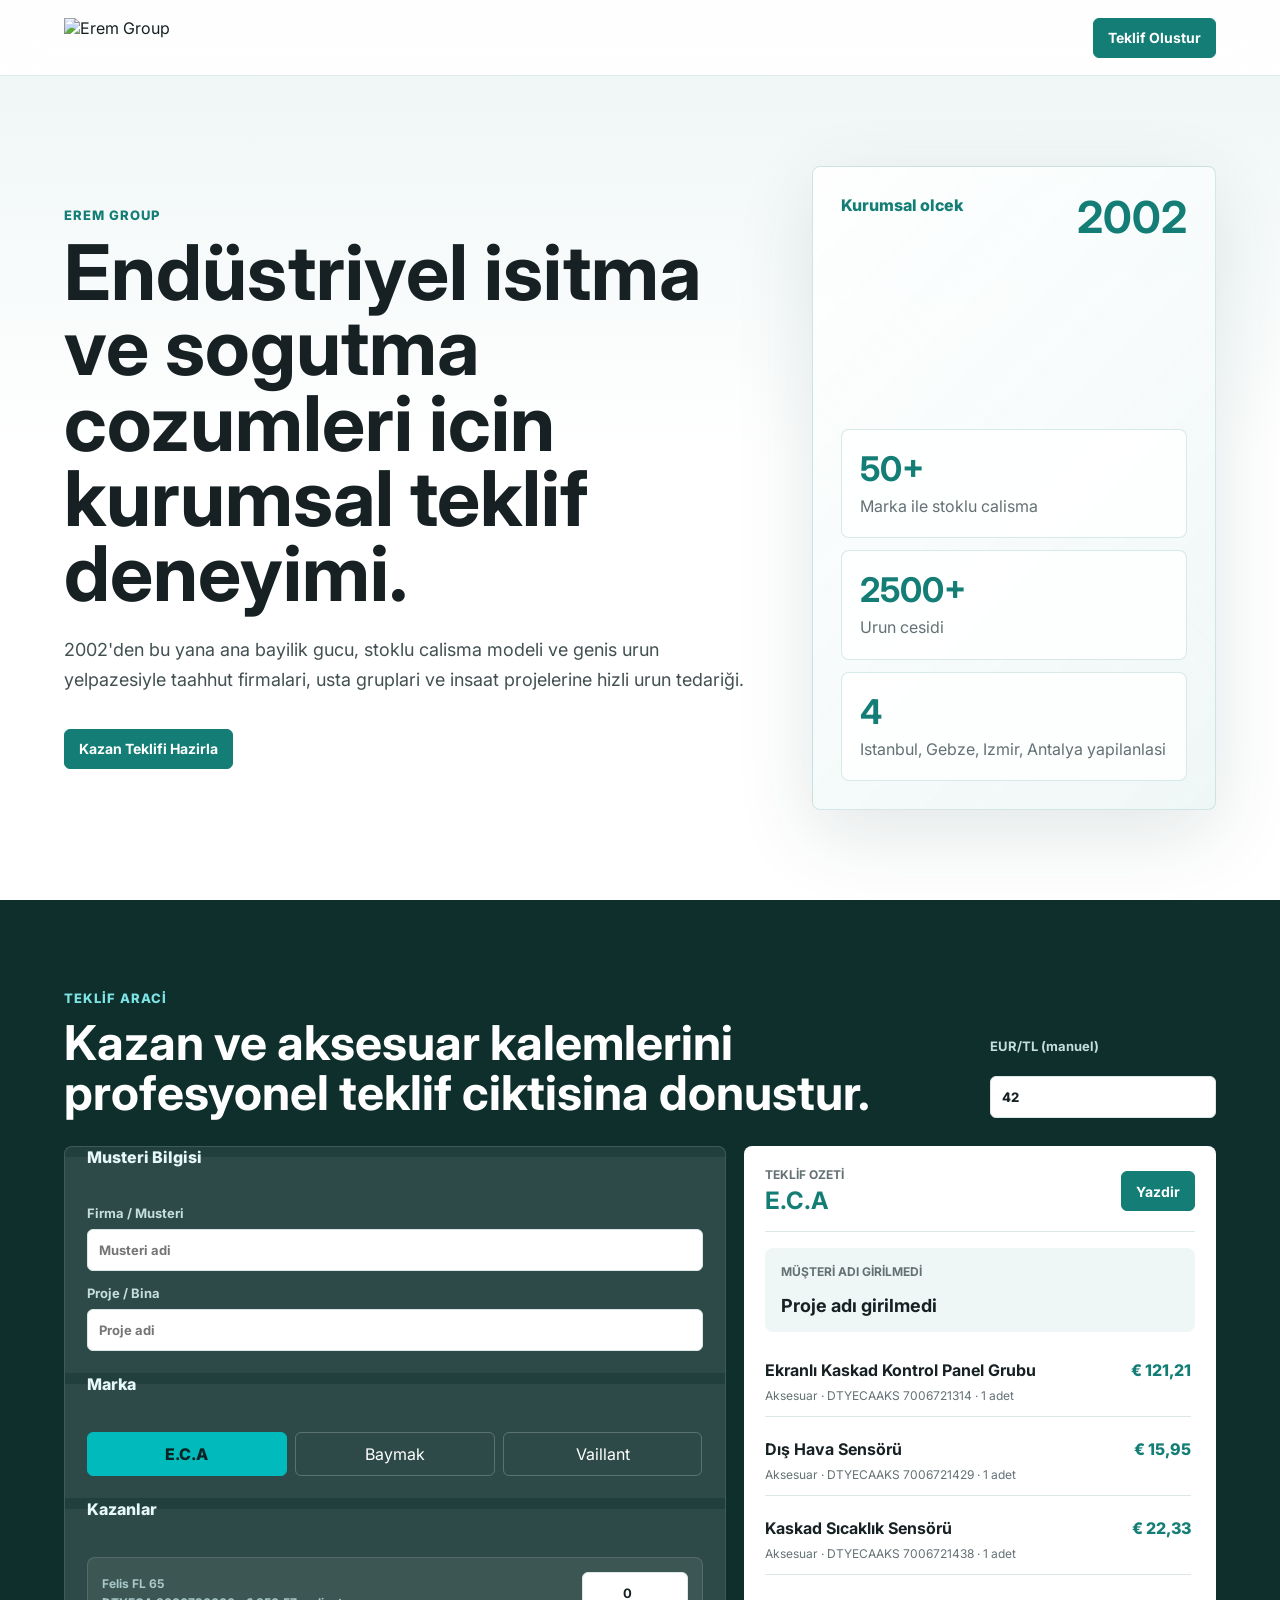
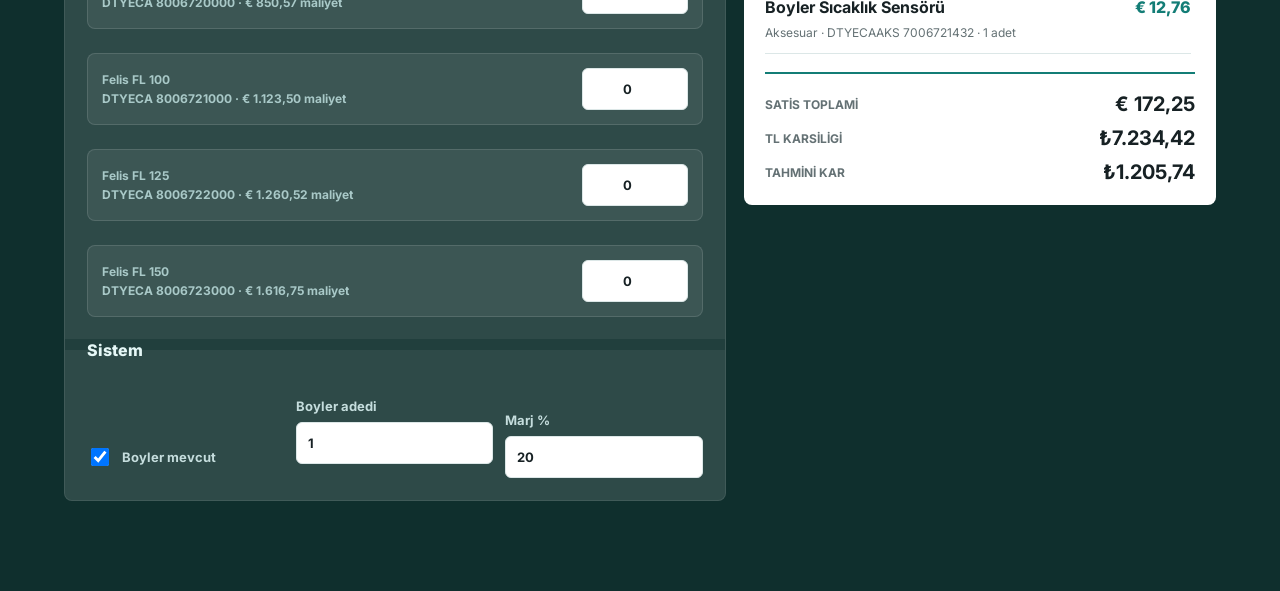
==== index.html @ 6b501671 "Update index.html" ====
<!doctype html>
<html lang="tr">
  <head>
    <meta charset="UTF-8" />
    <meta name="viewport" content="width=device-width, initial-scale=1.0" />
    <meta name="description" content="Erem Group kurumsal web tasarimi ve kazan teklif araci." />
    <title>Erem Group | Kurumsal Teklif Araci</title>
    <link rel="preconnect" href="https://fonts.googleapis.com" />
    <link rel="preconnect" href="https://fonts.gstatic.com" crossorigin />
    <link href="https://fonts.googleapis.com/css2?family=Inter:wght@400;500;600;700;800&display=swap" rel="stylesheet" />
    <link rel="stylesheet" href="./styles.css" />
  </head>
  <body>
    <header class="site-header">
      <a class="brand" href="#top" aria-label="Erem Group ana sayfa">
        <img src="./logo_dark.png" alt="Erem Group" style="height:40px;display:block;" />
      </a>
      <a class="header-action" href="#teklif">Teklif Olustur</a>
    </header>

    <main id="top">
      <section class="hero">
        <div class="hero-copy">
          <p class="eyebrow">Erem Group</p>
          <h1>Endüstriyel isitma ve sogutma cozumleri icin kurumsal teklif deneyimi.</h1>
          <p>
            2002'den bu yana ana bayilik gucu, stoklu calisma modeli ve genis urun
            yelpazesiyle taahhut firmalari, usta gruplari ve insaat projelerine hizli
            urun tedariği.
          </p>
          <div class="hero-actions">
            <a class="primary-btn" href="#teklif">Kazan Teklifi Hazirla</a>
          </div>
        </div>

        <div class="hero-panel" aria-label="Erem Group ozet gostergeler">
          <div class="panel-topline">
            <span>Kurumsal olcek</span>
            <strong>2002</strong>
          </div>
          <div class="metric-grid">
            <article>
              <strong>50+</strong>
              <span>Marka ile stoklu calisma</span>
            </article>
            <article>
              <strong>2500+</strong>
              <span>Urun cesidi</span>
            </article>
            <article>
              <strong>4</strong>
              <span>Istanbul, Gebze, Izmir, Antalya yapilanlasi</span>
            </article>
          </div>
        </div>
      </section>

      <section id="teklif" class="section quote-section">
        <div class="quote-heading">
          <div>
            <p class="eyebrow">Teklif Araci</p>
            <h2>Kazan ve aksesuar kalemlerini profesyonel teklif ciktisina donustur.</h2>
          </div>
          <div class="rate-box">
            <label for="eurRate" id="eurRateLabel">EUR/TL (yükleniyor...)</label>
            <input id="eurRate" type="number" min="1" value="42" />
          </div>
        </div>

        <div class="quote-shell">
          <form class="config-panel" id="quoteForm">
            <fieldset>
              <legend>Musteri Bilgisi</legend>
              <label>
                Firma / Musteri
                <input id="customer" type="text" placeholder="Musteri adi" />
              </label>
              <label>
                Proje / Bina
                <input id="project" type="text" placeholder="Proje adi" />
              </label>
            </fieldset>

            <fieldset>
              <legend>Marka</legend>
              <div class="segmented" role="radiogroup" aria-label="Marka secimi">
                <button type="button" class="segment active" data-brand="ECA">E.C.A</button>
                <button type="button" class="segment" data-brand="BAYMAK">Baymak</button>
                <button type="button" class="segment" data-brand="VAILLANT">Vaillant</button>
              </div>
            </fieldset>

            <fieldset>
              <legend>Kazanlar</legend>
              <div id="boilerList" class="item-list"></div>
            </fieldset>

            <fieldset class="inline-fieldset">
              <legend>Sistem</legend>
              <label class="toggle-line">
                <input id="hasWaterTank" type="checkbox" checked />
                Boyler mevcut
              </label>
              <label>
                Boyler adedi
                <input id="waterTankCount" type="number" min="1" max="20" value="1" />
              </label>
              <label>
                Marj %
                <input id="marginRate" type="number" min="0" max="100" value="20" />
              </label>
            </fieldset>
          </form>

          <aside class="summary-panel">
            <div class="summary-header">
              <div>
                <span>Teklif Ozeti</span>
                <strong id="summaryBrand">E.C.A</strong>
              </div>
              <button id="printBtn" type="button">Yazdir</button>
            </div>

            <div class="client-card">
              <span id="summaryCustomer">Musteri adi girilmedi</span>
              <strong id="summaryProject">Proje adi girilmedi</strong>
            </div>

            <div id="quoteLines" class="quote-lines"></div>

            <div class="totals">
              <div>
                <span>Satis Toplami</span>
                <strong id="salesTotal">€ 0,00</strong>
              </div>
              <div>
                <span>TL Karsiligi</span>
                <strong id="tryTotal">₺ 0,00</strong>
              </div>
              <div>
                <span>Tahmini Kar</span>
                <strong id="profitTotal">₺ 0,00</strong>
              </div>
            </div>
          </aside>
        </div>
      </section>
    </main>



    <script src="./script.js"></script>
  </body>
</html>
---- styles.css ----
:root {
  --deep: #137d76;
  --aqua: #00babc;
  --ink: #172124;
  --muted: #647174;
  --line: #dce7e7;
  --soft: #eef7f6;
  --paper: #ffffff;
  --shade: #f7faf9;
}

* {
  box-sizing: border-box;
}

html {
  scroll-behavior: smooth;
}

body {
  margin: 0;
  font-family: Inter, Arial, sans-serif;
  color: var(--ink);
  background:
    linear-gradient(180deg, rgba(19, 125, 118, 0.08), transparent 460px),
    var(--paper);
}

a {
  color: inherit;
  text-decoration: none;
}

button,
input {
  font: inherit;
}

.site-header {
  position: sticky;
  top: 0;
  z-index: 20;
  display: flex;
  align-items: center;
  justify-content: space-between;
  gap: 24px;
  min-height: 76px;
  padding: 14px clamp(18px, 5vw, 72px);
  border-bottom: 1px solid rgba(220, 231, 231, 0.8);
  background: rgba(255, 255, 255, 0.9);
  backdrop-filter: blur(18px);
}

.brand {
  display: flex;
  align-items: center;
  gap: 12px;
  min-width: 220px;
}

.brand strong {
  display: block;
  font-size: 17px;
  letter-spacing: 0;
}

.brand small {
  display: block;
  margin-top: 2px;
  color: var(--muted);
  font-size: 12px;
}

.brand-mark {
  position: relative;
  display: grid;
  place-items: center;
  width: 46px;
  height: 46px;
  border: 2px solid var(--deep);
  background: #fff;
}

.mark-e,
.mark-g {
  position: absolute;
  display: block;
}

.mark-e {
  left: 8px;
  top: 11px;
  width: 16px;
  height: 22px;
  border-top: 6px solid var(--deep);
  border-bottom: 6px solid var(--deep);
}

.mark-e::after {
  content: "";
  position: absolute;
  left: 0;
  top: 5px;
  width: 11px;
  height: 6px;
  background: var(--deep);
}

.mark-g {
  right: 6px;
  top: 11px;
  width: 20px;
  height: 22px;
  border: 6px solid var(--aqua);
  border-right-color: transparent;
}

.mark-g::after {
  content: "";
  position: absolute;
  right: -6px;
  bottom: 2px;
  width: 13px;
  height: 6px;
  background: var(--aqua);
}

.nav {
  display: flex;
  align-items: center;
  justify-content: center;
  gap: 6px;
}

.nav a,
.header-action,
.primary-btn,
.secondary-btn,
.summary-header button {
  min-height: 40px;
  border-radius: 6px;
  padding: 10px 14px;
  font-size: 14px;
  font-weight: 700;
}

.nav a {
  color: var(--muted);
}

.nav a:hover {
  color: var(--deep);
  background: var(--soft);
}

.header-action,
.primary-btn {
  border: 1px solid var(--deep);
  background: var(--deep);
  color: white;
}

.secondary-btn {
  border: 1px solid var(--line);
  background: white;
  color: var(--deep);
}

.hero {
  display: grid;
  grid-template-columns: minmax(0, 1.1fr) minmax(340px, 0.65fr);
  gap: clamp(28px, 5vw, 64px);
  align-items: center;
  min-height: calc(100vh - 76px);
  padding: clamp(48px, 7vw, 92px) clamp(18px, 5vw, 72px);
}

.hero-copy {
  max-width: 860px;
}

.eyebrow {
  margin: 0 0 12px;
  color: var(--deep);
  font-size: 13px;
  font-weight: 800;
  letter-spacing: 0.08em;
  text-transform: uppercase;
}

h1,
h2,
h3,
p {
  letter-spacing: 0;
}

h1 {
  max-width: 820px;
  margin: 0;
  font-size: clamp(42px, 6vw, 78px);
  line-height: 0.98;
}

h2 {
  margin: 0;
  font-size: clamp(28px, 4vw, 48px);
  line-height: 1.05;
}

h3 {
  margin: 0 0 10px;
  font-size: 20px;
}

.hero-copy > p:not(.eyebrow) {
  max-width: 680px;
  margin: 24px 0 0;
  color: #435052;
  font-size: 18px;
  line-height: 1.65;
}

.hero-actions {
  display: flex;
  flex-wrap: wrap;
  gap: 12px;
  margin-top: 34px;
}

.hero-panel {
  align-self: stretch;
  display: flex;
  flex-direction: column;
  justify-content: space-between;
  min-height: 480px;
  padding: 28px;
  border: 1px solid rgba(19, 125, 118, 0.18);
  border-radius: 8px;
  background:
    linear-gradient(135deg, rgba(255, 255, 255, 0.86), rgba(238, 247, 246, 0.92)),
    repeating-linear-gradient(45deg, transparent 0 18px, rgba(0, 186, 188, 0.08) 18px 19px);
  box-shadow: 0 24px 80px rgba(16, 61, 59, 0.12);
}

.panel-topline {
  display: flex;
  justify-content: space-between;
  gap: 24px;
  color: var(--deep);
  font-weight: 800;
}

.panel-topline strong {
  font-size: 44px;
  line-height: 1;
}

.metric-grid {
  display: grid;
  gap: 12px;
}

.metric-grid article {
  padding: 18px;
  border: 1px solid rgba(19, 125, 118, 0.16);
  border-radius: 8px;
  background: rgba(255, 255, 255, 0.82);
}

.metric-grid strong {
  display: block;
  margin-bottom: 5px;
  color: var(--deep);
  font-size: 34px;
}

.metric-grid span,
.story p,
.capability-band p,
.locations span,
.footer p,
.footer a {
  color: var(--muted);
  line-height: 1.6;
}

.section {
  padding: clamp(56px, 7vw, 96px) clamp(18px, 5vw, 72px);
}

.split-section,
.locations-section {
  display: grid;
  grid-template-columns: minmax(260px, 0.72fr) minmax(0, 1fr);
  gap: clamp(28px, 6vw, 80px);
  border-top: 1px solid var(--line);
}

.story {
  display: grid;
  gap: 18px;
  font-size: 17px;
}

.story p {
  margin: 0;
}

.capability-band {
  display: grid;
  grid-template-columns: repeat(3, minmax(0, 1fr));
  gap: 1px;
  padding-top: 0;
  padding-bottom: 0;
  background: var(--line);
}

.capability-band article {
  min-height: 250px;
  padding: 36px;
  background: var(--shade);
}

.capability-band span {
  display: inline-block;
  margin-bottom: 42px;
  color: var(--aqua);
  font-weight: 800;
}

.quote-section {
  background: #0f2f2d;
  color: white;
}

.quote-heading {
  display: flex;
  justify-content: space-between;
  gap: 24px;
  align-items: end;
  margin-bottom: 28px;
}

.quote-heading h2 {
  max-width: 850px;
}

.quote-heading .eyebrow {
  color: #7de4e5;
}

.rate-box {
  display: grid;
  gap: 8px;
  min-width: 140px;
  color: #c5dddd;
  font-size: 13px;
  font-weight: 800;
}

input {
  width: 100%;
  min-height: 42px;
  border: 1px solid var(--line);
  border-radius: 6px;
  padding: 9px 11px;
  color: var(--ink);
  background: white;
}

.quote-shell {
  display: grid;
  grid-template-columns: minmax(0, 1.05fr) minmax(360px, 0.75fr);
  gap: 18px;
}

.config-panel,
.summary-panel {
  border: 1px solid rgba(255, 255, 255, 0.14);
  border-radius: 8px;
  background: rgba(255, 255, 255, 0.08);
}

.config-panel {
  display: grid;
  gap: 1px;
  overflow: hidden;
}

fieldset {
  margin: 0;
  padding: 22px;
  border: 0;
  background: rgba(255, 255, 255, 0.06);
}

legend {
  padding: 0;
  margin-bottom: 16px;
  color: #e6f8f7;
  font-weight: 800;
}

label {
  display: grid;
  gap: 8px;
  margin-bottom: 14px;
  color: #c5dddd;
  font-size: 13px;
  font-weight: 700;
}

label:last-child {
  margin-bottom: 0;
}

.segmented {
  display: grid;
  grid-template-columns: repeat(3, minmax(0, 1fr));
  gap: 8px;
}

.segment {
  min-height: 44px;
  border: 1px solid rgba(255, 255, 255, 0.22);
  border-radius: 6px;
  color: white;
  background: transparent;
  cursor: pointer;
}

.segment.active {
  border-color: var(--aqua);
  background: var(--aqua);
  color: #082322;
  font-weight: 800;
}

.item-list {
  display: grid;
  gap: 10px;
}

.quote-item {
  display: grid;
  grid-template-columns: minmax(0, 1fr) 106px;
  gap: 12px;
  align-items: center;
  padding: 14px;
  border: 1px solid rgba(255, 255, 255, 0.12);
  border-radius: 8px;
  background: rgba(255, 255, 255, 0.07);
}

.quote-item strong {
  display: block;
  margin-bottom: 4px;
}

.quote-item span {
  color: #a9c9c8;
  font-size: 12px;
}

.quote-item input {
  text-align: center;
}

.inline-fieldset {
  display: grid;
  grid-template-columns: 1fr 1fr 1fr;
  gap: 12px;
  align-items: end;
}

.inline-fieldset legend {
  grid-column: 1 / -1;
}

.toggle-line {
  display: flex;
  align-items: center;
  gap: 10px;
  min-height: 42px;
  margin-bottom: 0;
}

.toggle-line input {
  width: 18px;
  min-height: 18px;
}

.summary-panel {
  position: sticky;
  top: 96px;
  align-self: start;
  padding: 20px;
  background: white;
  color: var(--ink);
}

.summary-header,
.client-card,
.totals > div {
  display: flex;
  justify-content: space-between;
  gap: 16px;
}

.summary-header {
  align-items: center;
  padding-bottom: 16px;
  border-bottom: 1px solid var(--line);
}

.summary-header span,
.client-card span,
.totals span {
  display: block;
  color: var(--muted);
  font-size: 12px;
  font-weight: 700;
  text-transform: uppercase;
}

.summary-header strong {
  display: block;
  margin-top: 4px;
  color: var(--deep);
  font-size: 24px;
}

.summary-header button {
  border: 1px solid var(--deep);
  color: white;
  background: var(--deep);
  cursor: pointer;
}

.client-card {
  flex-direction: column;
  margin: 16px 0;
  padding: 16px;
  border-radius: 8px;
  background: var(--soft);
}

.client-card strong {
  font-size: 18px;
}

.quote-lines {
  display: grid;
  gap: 10px;
  max-height: 430px;
  overflow: auto;
  padding-right: 4px;
}

.line-row {
  display: grid;
  grid-template-columns: minmax(0, 1fr) auto;
  gap: 12px;
  padding: 12px 0;
  border-bottom: 1px solid var(--line);
}

.line-row strong {
  display: block;
  margin-bottom: 4px;
}

.line-row span {
  color: var(--muted);
  font-size: 12px;
}

.line-row em {
  font-style: normal;
  font-weight: 800;
  color: var(--deep);
  white-space: nowrap;
}

.empty-lines {
  padding: 26px;
  border: 1px dashed var(--line);
  border-radius: 8px;
  color: var(--muted);
  text-align: center;
}

.totals {
  display: grid;
  gap: 10px;
  margin-top: 18px;
  padding-top: 18px;
  border-top: 2px solid var(--deep);
}

.totals > div {
  align-items: center;
}

.totals strong {
  font-size: 20px;
}

.locations-section {
  background: var(--shade);
}

.locations {
  display: grid;
  grid-template-columns: repeat(2, minmax(0, 1fr));
  gap: 12px;
}

.locations article {
  min-height: 150px;
  padding: 24px;
  border: 1px solid var(--line);
  border-radius: 8px;
  background: white;
}

.locations strong {
  display: block;
  margin-top: 20px;
  color: var(--deep);
  font-size: 22px;
}

.footer {
  display: grid;
  grid-template-columns: minmax(0, 1fr) auto;
  gap: 24px;
  padding: 34px clamp(18px, 5vw, 72px);
  border-top: 1px solid var(--line);
  background: white;
}

.footer strong {
  display: block;
  margin-bottom: 8px;
}

.footer p {
  margin: 0;
}

.footer div:last-child {
  display: grid;
  gap: 8px;
  text-align: right;
}

@media (max-width: 980px) {
  .site-header {
    flex-wrap: wrap;
  }

  .brand {
    min-width: 0;
  }

  .nav {
    order: 3;
    width: 100%;
    justify-content: flex-start;
    overflow-x: auto;
  }

  .hero,
  .quote-shell,
  .split-section,
  .locations-section {
    grid-template-columns: 1fr;
  }

  .hero {
    min-height: 0;
  }

  .hero-panel,
  .summary-panel {
    position: static;
  }

  .capability-band {
    grid-template-columns: 1fr;
  }
}

@media (max-width: 640px) {
  .site-header {
    padding: 12px 16px;
  }

  .header-action {
    display: none;
  }

  h1 {
    font-size: 40px;
  }

  .hero-panel {
    min-height: 390px;
    padding: 20px;
  }

  .quote-heading,
  .footer {
    grid-template-columns: 1fr;
  }

  .quote-heading {
    display: grid;
  }

  .inline-fieldset,
  .locations {
    grid-template-columns: 1fr;
  }

  .segmented {
    grid-template-columns: 1fr;
  }

  .quote-item {
    grid-template-columns: 1fr 92px;
  }

  .footer div:last-child {
    text-align: left;
  }
}

@media print {
  .site-header,
  .hero,
  .split-section,
  .capability-band,
  .locations-section,
  .config-panel,
  .footer,
  .quote-heading {
    display: none;
  }

  .quote-section {
    padding: 0;
    background: white;
    color: var(--ink);
  }

  .quote-shell {
    display: block;
  }

  .summary-panel {
    border: 0;
    box-shadow: none;
  }
}
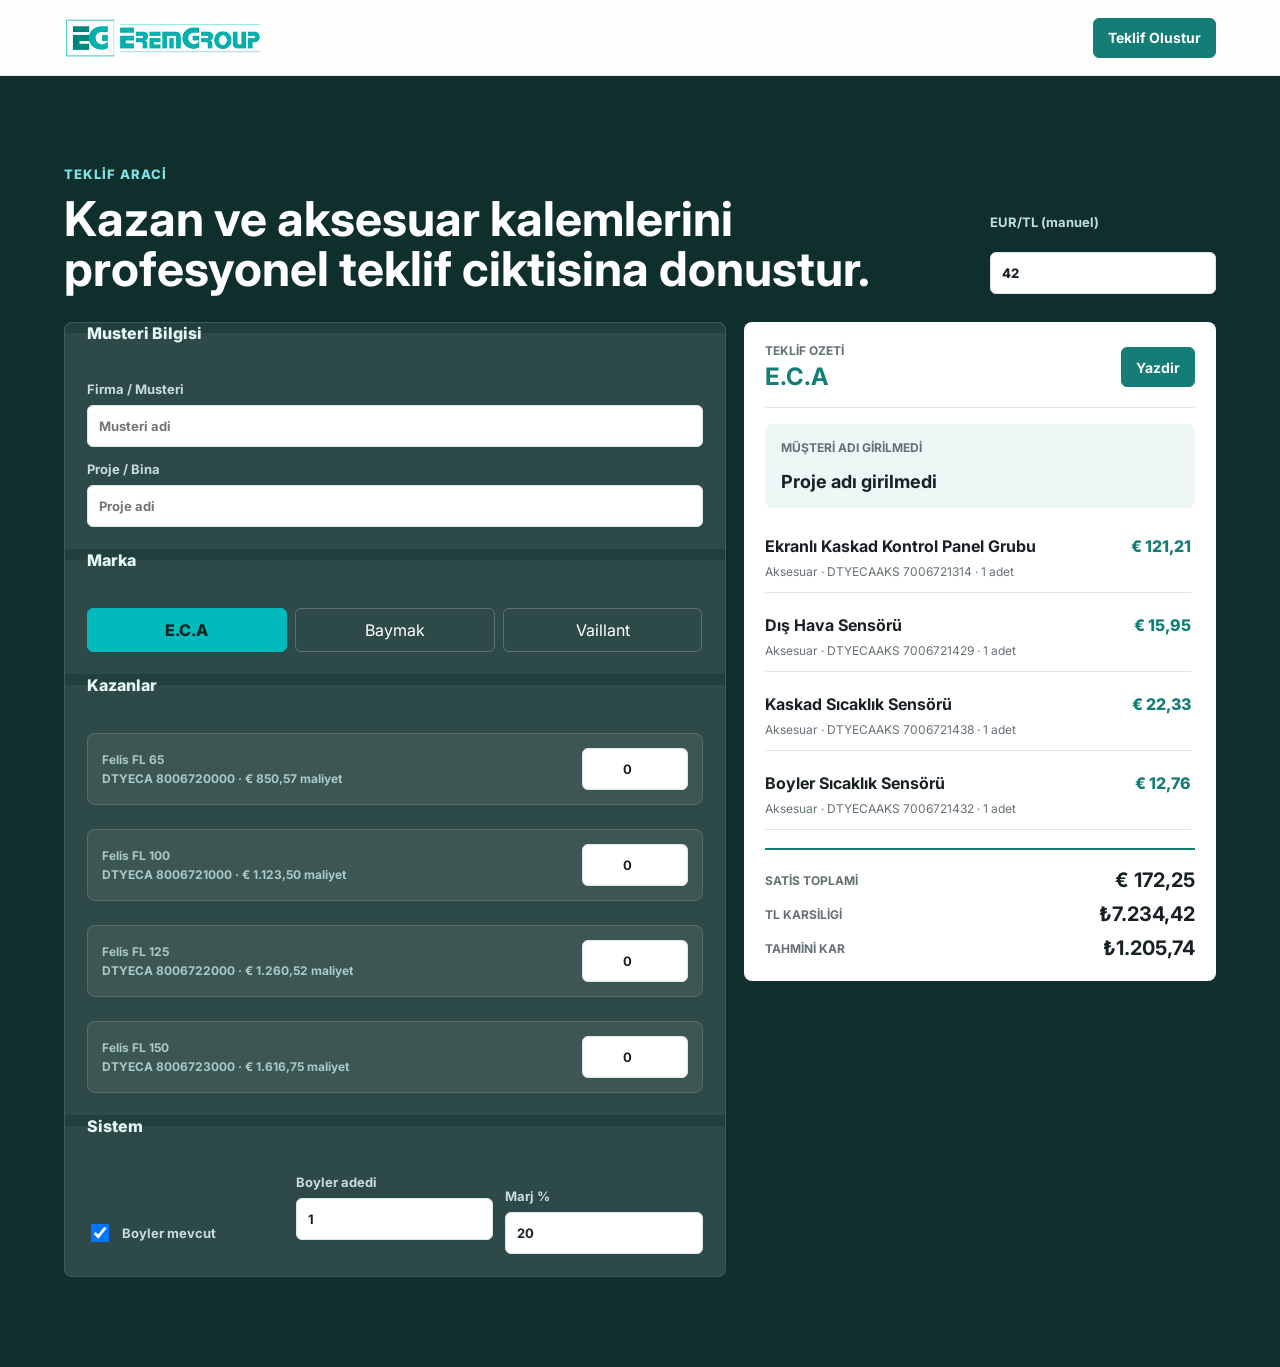
==== commit 2184a988: "Update index.html" ====
--- a/index.html
+++ b/index.html
@@ -19,41 +19,6 @@
     </header>
 
     <main id="top">
-      <section class="hero">
-        <div class="hero-copy">
-          <p class="eyebrow">Erem Group</p>
-          <h1>Endüstriyel isitma ve sogutma cozumleri icin kurumsal teklif deneyimi.</h1>
-          <p>
-            2002'den bu yana ana bayilik gucu, stoklu calisma modeli ve genis urun
-            yelpazesiyle taahhut firmalari, usta gruplari ve insaat projelerine hizli
-            urun tedariği.
-          </p>
-          <div class="hero-actions">
-            <a class="primary-btn" href="#teklif">Kazan Teklifi Hazirla</a>
-          </div>
-        </div>
-
-        <div class="hero-panel" aria-label="Erem Group ozet gostergeler">
-          <div class="panel-topline">
-            <span>Kurumsal olcek</span>
-            <strong>2002</strong>
-          </div>
-          <div class="metric-grid">
-            <article>
-              <strong>50+</strong>
-              <span>Marka ile stoklu calisma</span>
-            </article>
-            <article>
-              <strong>2500+</strong>
-              <span>Urun cesidi</span>
-            </article>
-            <article>
-              <strong>4</strong>
-              <span>Istanbul, Gebze, Izmir, Antalya yapilanlasi</span>
-            </article>
-          </div>
-        </div>
-      </section>
 
       <section id="teklif" class="section quote-section">
         <div class="quote-heading">
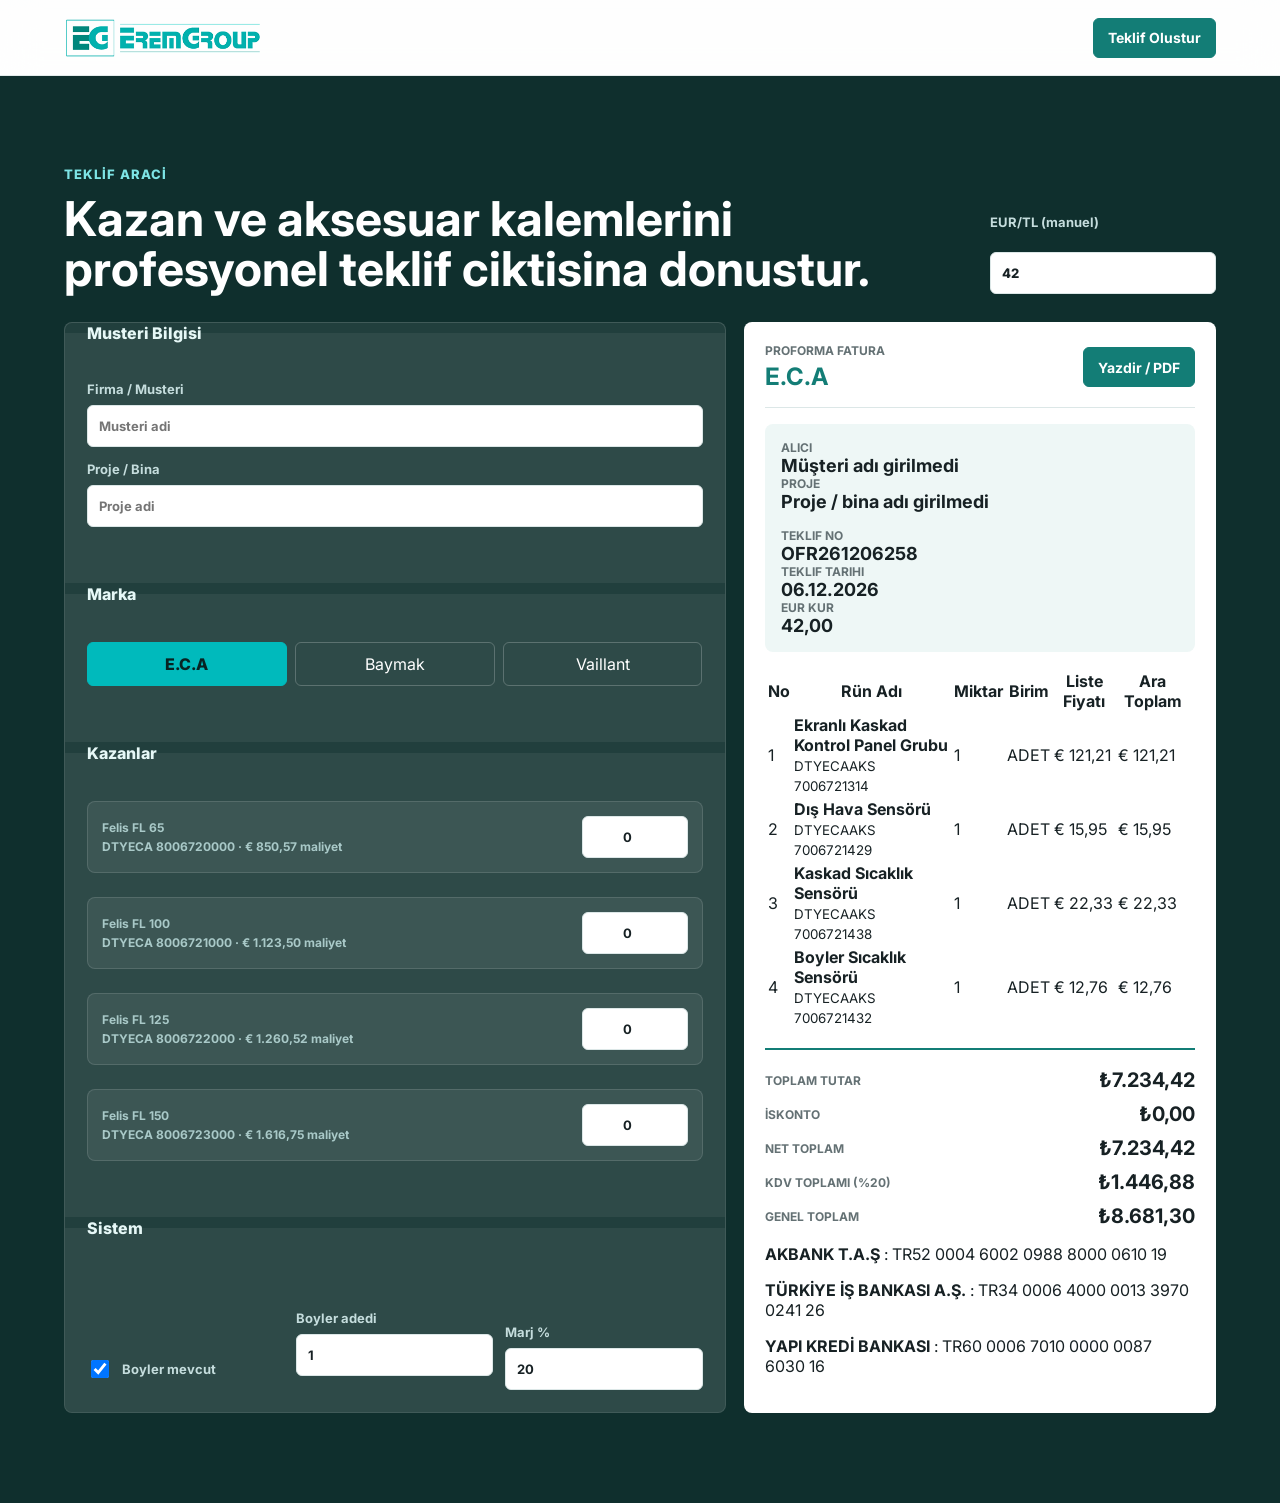
==== commit d7a4972b: "Update index.html" ====
--- a/index.html
+++ b/index.html
@@ -80,32 +80,53 @@
           <aside class="summary-panel">
             <div class="summary-header">
               <div>
-                <span>Teklif Ozeti</span>
+                <span>PROFORMA FATURA</span>
                 <strong id="summaryBrand">E.C.A</strong>
               </div>
-              <button id="printBtn" type="button">Yazdir</button>
+              <button id="printBtn" type="button">Yazdir / PDF</button>
             </div>
 
             <div class="client-card">
-              <span id="summaryCustomer">Musteri adi girilmedi</span>
-              <strong id="summaryProject">Proje adi girilmedi</strong>
+              <div class="client-meta">
+                <div><span>ALICI</span><strong id="summaryCustomer">Musteri adi girilmedi</strong></div>
+                <div><span>PROJE</span><strong id="summaryProject">Proje / bina adi girilmedi</strong></div>
+              </div>
+              <div class="teklif-meta">
+                <div><span>TEKLIF NO</span><strong id="teklifNo">-</strong></div>
+                <div><span>TEKLIF TARIHI</span><strong id="teklifTarih">-</strong></div>
+                <div><span>EUR KUR</span><strong id="eurKurDisplay">-</strong></div>
+              </div>
             </div>
 
             <div id="quoteLines" class="quote-lines"></div>
 
-            <div class="totals">
+            <div class="totals proforma-totals">
               <div>
-                <span>Satis Toplami</span>
-                <strong id="salesTotal">€ 0,00</strong>
+                <span>Toplam Tutar</span>
+                <strong id="satirToplamTutar">₺ 0,00</strong>
               </div>
               <div>
-                <span>TL Karsiligi</span>
-                <strong id="tryTotal">₺ 0,00</strong>
+                <span>İskonto</span>
+                <strong id="satirIskonto">₺ 0,00</strong>
+              </div>
+              <div class="net-toplam">
+                <span>Net Toplam</span>
+                <strong id="satirNetToplam">₺ 0,00</strong>
               </div>
               <div>
-                <span>Tahmini Kar</span>
-                <strong id="profitTotal">₺ 0,00</strong>
+                <span>KDV Toplamı (%20)</span>
+                <strong id="satirKDV">₺ 0,00</strong>
               </div>
+              <div class="genel-toplam">
+                <span>Genel Toplam</span>
+                <strong id="satirGenelToplam">₺ 0,00</strong>
+              </div>
+            </div>
+
+            <div class="banka-bilgileri">
+              <p><strong>AKBANK T.A.Ş</strong> : TR52 0004 6002 0988 8000 0610 19</p>
+              <p><strong>TÜRKİYE İŞ BANKASI A.Ş.</strong> : TR34 0006 4000 0013 3970 0241 26</p>
+              <p><strong>YAPI KREDİ BANKASI</strong> : TR60 0006 7010 0000 0087 6030 16</p>
             </div>
           </aside>
         </div>
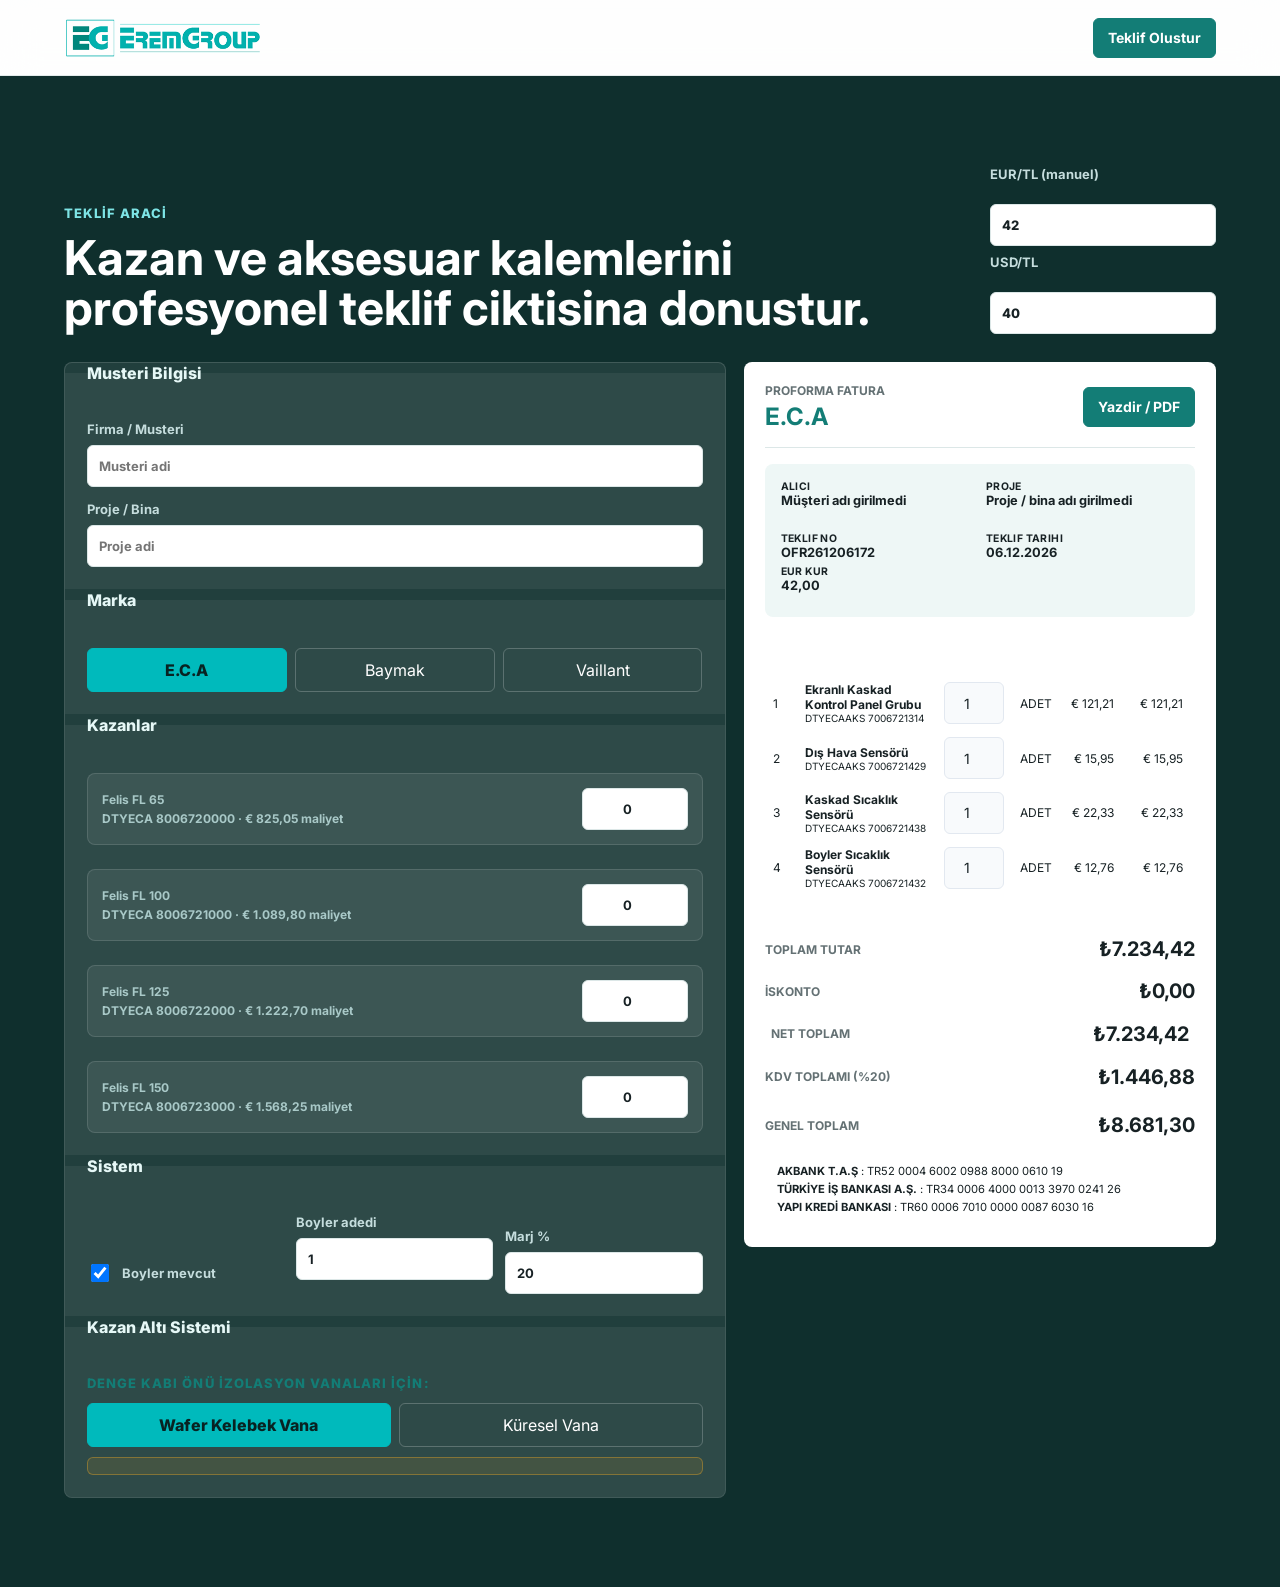
==== commit 5a9259fd: "Kazan altı sistemi ürünlerini ekle (denge kabı, ayırıcılar, vana/flanş/conta, emniyet ventili, hava " ====
--- a/index.html
+++ b/index.html
@@ -29,6 +29,8 @@
           <div class="rate-box">
             <label for="eurRate" id="eurRateLabel">EUR/TL (yükleniyor...)</label>
             <input id="eurRate" type="number" min="1" value="42" />
+            <label for="usdRate">USD/TL</label>
+            <input id="usdRate" type="number" min="1" value="40" />
           </div>
         </div>
 
@@ -74,6 +76,16 @@
                 Marj %
                 <input id="marginRate" type="number" min="0" max="100" value="20" />
               </label>
+            </fieldset>
+
+            <fieldset>
+              <legend>Kazan Altı Sistemi</legend>
+              <p class="eyebrow">Denge kabı önü izolasyon vanaları için:</p>
+              <div class="segmented-2" role="radiogroup" aria-label="Vana tipi secimi">
+                <button type="button" class="vana-segment active" data-vana="wafer">Wafer Kelebek Vana</button>
+                <button type="button" class="vana-segment" data-vana="kuresel">Küresel Vana</button>
+              </div>
+              <div id="kazanAltiWarnings" class="kazan-alti-warnings"></div>
             </fieldset>
           </form>
 
@@ -135,6 +147,7 @@
 
 
 
+    <script src="./kazan_alti.js"></script>
     <script src="./script.js"></script>
   </body>
 </html>
--- a/styles.css
+++ b/styles.css
@@ -437,6 +437,48 @@
   font-weight: 800;
 }
 
+.segmented-2 {
+  display: grid;
+  grid-template-columns: repeat(2, minmax(0, 1fr));
+  gap: 8px;
+  margin-bottom: 10px;
+}
+
+.vana-segment {
+  min-height: 44px;
+  border: 1px solid rgba(255, 255, 255, 0.22);
+  border-radius: 6px;
+  color: white;
+  background: transparent;
+  cursor: pointer;
+}
+
+.vana-segment.active {
+  border-color: var(--aqua);
+  background: var(--aqua);
+  color: #082322;
+  font-weight: 800;
+}
+
+.kazan-alti-warnings {
+  font-size: 0.85rem;
+  color: #ffb020;
+  background: rgba(255, 176, 32, 0.1);
+  border: 1px solid rgba(255, 176, 32, 0.35);
+  border-radius: 6px;
+  padding: 8px 10px;
+  margin-top: 8px;
+}
+
+.kazan-alti-warnings ul {
+  margin: 4px 0 0 18px;
+  padding: 0;
+}
+
+@media print {
+  .kazan-alti-warnings { display: none; }
+}
+
 .item-list {
   display: grid;
   gap: 10px;
@@ -765,3 +807,149 @@
     box-shadow: none;
   }
 }
+
+
+/* ── PROFORMA STYLES ─────────────────────────────── */
+.client-meta,
+.teklif-meta {
+  display: grid;
+  grid-template-columns: 1fr 1fr;
+  gap: .35rem .75rem;
+  margin-bottom: .5rem;
+}
+.client-meta div,
+.teklif-meta div {
+  display: flex;
+  flex-direction: column;
+  font-size: .75rem;
+}
+.client-meta span,
+.teklif-meta span {
+  color: var(--text-2);
+  font-size: .65rem;
+  text-transform: uppercase;
+  letter-spacing: .04em;
+}
+.client-meta strong,
+.teklif-meta strong {
+  color: var(--text-1);
+  font-size: .8rem;
+}
+
+/* Proforma kalem tablosu */
+.proforma-table {
+  width: 100%;
+  border-collapse: collapse;
+  font-size: .75rem;
+  margin-bottom: .75rem;
+}
+.proforma-table thead tr {
+  background: var(--brand);
+  color: #fff;
+}
+.proforma-table th,
+.proforma-table td {
+  padding: .4rem .5rem;
+  text-align: left;
+  border-bottom: 1px solid var(--surface-2);
+}
+.proforma-table th:nth-child(3),
+.proforma-table th:nth-child(4),
+.proforma-table th:nth-child(5),
+.proforma-table th:nth-child(6),
+.proforma-table td:nth-child(3),
+.proforma-table td:nth-child(4),
+.proforma-table td:nth-child(5),
+.proforma-table td:nth-child(6) {
+  text-align: right;
+}
+.proforma-table tbody tr:nth-child(even) {
+  background: var(--surface-2);
+}
+.proforma-table small {
+  color: var(--text-2);
+  display: block;
+}
+
+/* Proforma toplam satırları */
+.proforma-totals {
+  border-top: 2px solid var(--brand);
+  padding-top: .5rem;
+}
+.proforma-totals div {
+  display: flex;
+  justify-content: space-between;
+  padding: .25rem 0;
+  font-size: .8rem;
+  border-bottom: 1px solid var(--surface-2);
+}
+.proforma-totals .net-toplam {
+  font-weight: 600;
+  background: var(--surface-2);
+  padding: .3rem .4rem;
+  border-radius: 4px;
+}
+.proforma-totals .genel-toplam {
+  font-weight: 700;
+  font-size: .95rem;
+  color: var(--brand);
+  border-top: 2px solid var(--brand);
+  border-bottom: none;
+  padding-top: .4rem;
+  margin-top: .25rem;
+}
+
+/* Banka bilgileri */
+.banka-bilgileri {
+  margin-top: .75rem;
+  padding: .6rem .75rem;
+  background: var(--surface-2);
+  border-radius: 6px;
+  font-size: .7rem;
+  line-height: 1.6;
+}
+.banka-bilgileri p { margin: 0; }
+
+/* Print */
+@media print {
+  .config-panel,
+  .site-header,
+  .hero,
+  .quote-heading,
+  .rate-box { display: none !important; }
+  .quote-shell { display: block !important; }
+  .summary-panel { box-shadow: none; border: 1px solid #ddd; }
+}
+
+/* Aksesuar adet input - teklif tablosu */
+.qty-input {
+  width: 60px;
+  padding: 4px 6px;
+  border: 1.5px solid var(--border, #e2e8f0);
+  border-radius: 6px;
+  font-size: 0.875rem;
+  font-family: inherit;
+  text-align: center;
+  background: #f8fafc;
+  color: inherit;
+  transition: border-color 0.15s;
+}
+.qty-input:hover {
+  border-color: #94a3b8;
+}
+.qty-input:focus {
+  outline: none;
+  border-color: #3b82f6;
+  background: #fff;
+}
+
+@media print {
+  .qty-input {
+    border: none;
+    background: transparent;
+    width: auto;
+    padding: 0;
+    font-size: inherit;
+    text-align: inherit;
+  }
+}
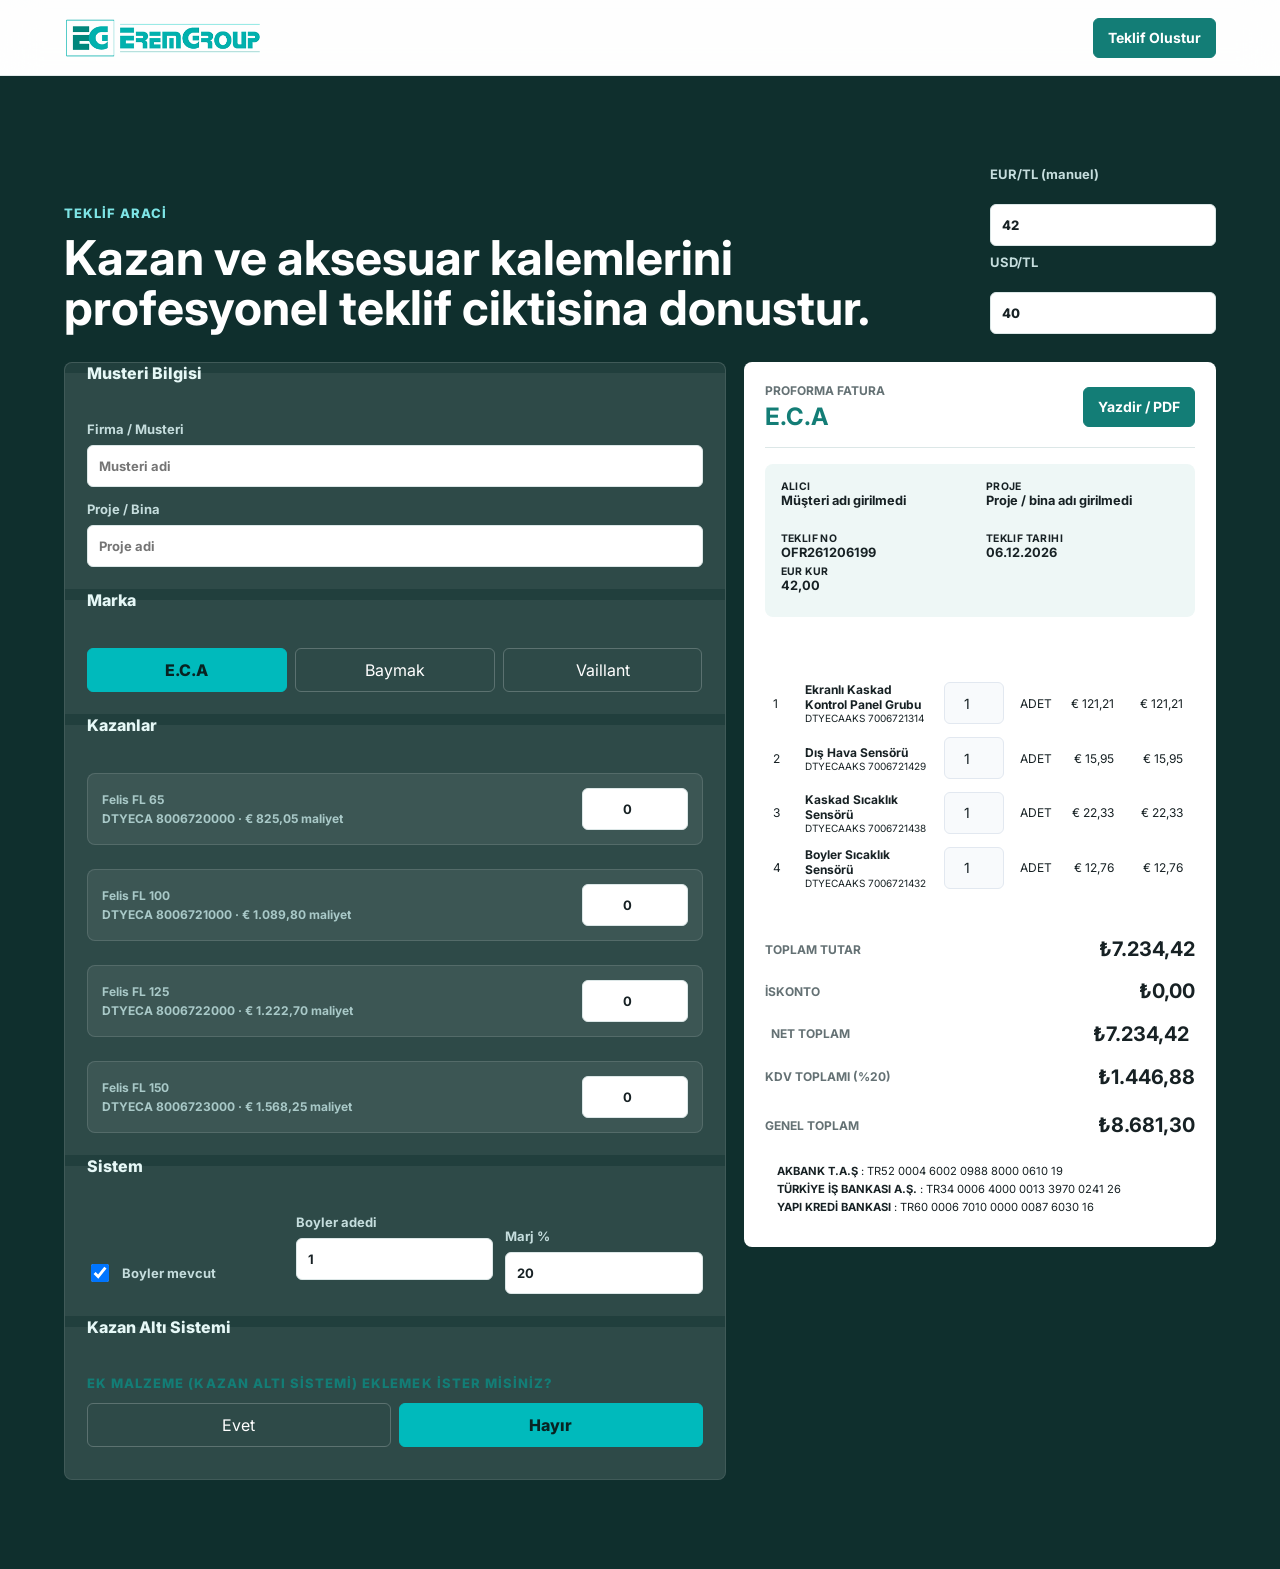
==== commit 3a637f0e: "Kazan Altı Sistemi'ni opsiyonel yap: Ek malzeme istiyor musunuz sorusu eklendi" ====
--- a/index.html
+++ b/index.html
@@ -80,12 +80,19 @@
 
             <fieldset>
               <legend>Kazan Altı Sistemi</legend>
-              <p class="eyebrow">Denge kabı önü izolasyon vanaları için:</p>
-              <div class="segmented-2" role="radiogroup" aria-label="Vana tipi secimi">
-                <button type="button" class="vana-segment active" data-vana="wafer">Wafer Kelebek Vana</button>
-                <button type="button" class="vana-segment" data-vana="kuresel">Küresel Vana</button>
+              <p class="eyebrow">Ek malzeme (Kazan Altı Sistemi) eklemek ister misiniz?</p>
+              <div class="segmented-2" role="radiogroup" aria-label="Ek malzeme secimi">
+                <button type="button" class="ekmalzeme-segment" data-ekmalzeme="evet">Evet</button>
+                <button type="button" class="ekmalzeme-segment active" data-ekmalzeme="hayir">Hayır</button>
               </div>
-              <div id="kazanAltiWarnings" class="kazan-alti-warnings"></div>
+              <div id="kazanAltiDetay" class="kazan-alti-detay" hidden>
+                <p class="eyebrow">Denge kabı önü izolasyon vanaları için:</p>
+                <div class="segmented-2" role="radiogroup" aria-label="Vana tipi secimi">
+                  <button type="button" class="vana-segment active" data-vana="wafer">Wafer Kelebek Vana</button>
+                  <button type="button" class="vana-segment" data-vana="kuresel">Küresel Vana</button>
+                </div>
+                <div id="kazanAltiWarnings" class="kazan-alti-warnings"></div>
+              </div>
             </fieldset>
           </form>
 
--- a/styles.css
+++ b/styles.css
@@ -460,6 +460,28 @@
   font-weight: 800;
 }
 
+.ekmalzeme-segment {
+  min-height: 44px;
+  border: 1px solid rgba(255, 255, 255, 0.22);
+  border-radius: 6px;
+  color: white;
+  background: transparent;
+  cursor: pointer;
+}
+
+.ekmalzeme-segment.active {
+  border-color: var(--aqua);
+  background: var(--aqua);
+  color: #082322;
+  font-weight: 800;
+}
+
+.kazan-alti-detay {
+  margin-top: 10px;
+  padding-top: 10px;
+  border-top: 1px solid rgba(255, 255, 255, 0.12);
+}
+
 .kazan-alti-warnings {
   font-size: 0.85rem;
   color: #ffb020;
@@ -918,7 +940,13 @@
   .quote-heading,
   .rate-box { display: none !important; }
   .quote-shell { display: block !important; }
-  .summary-panel { box-shadow: none; border: 1px solid #ddd; }
+  .summary-panel { box-shadow: none; border: 1px solid #ddd; overflow: visible !important; }
+  .quote-lines {
+    max-height: none !important;
+    overflow: visible !important;
+  }
+  .proforma-table { page-break-inside: auto; }
+  .proforma-table tr { page-break-inside: avoid; }
 }
 
 /* Aksesuar adet input - teklif tablosu */
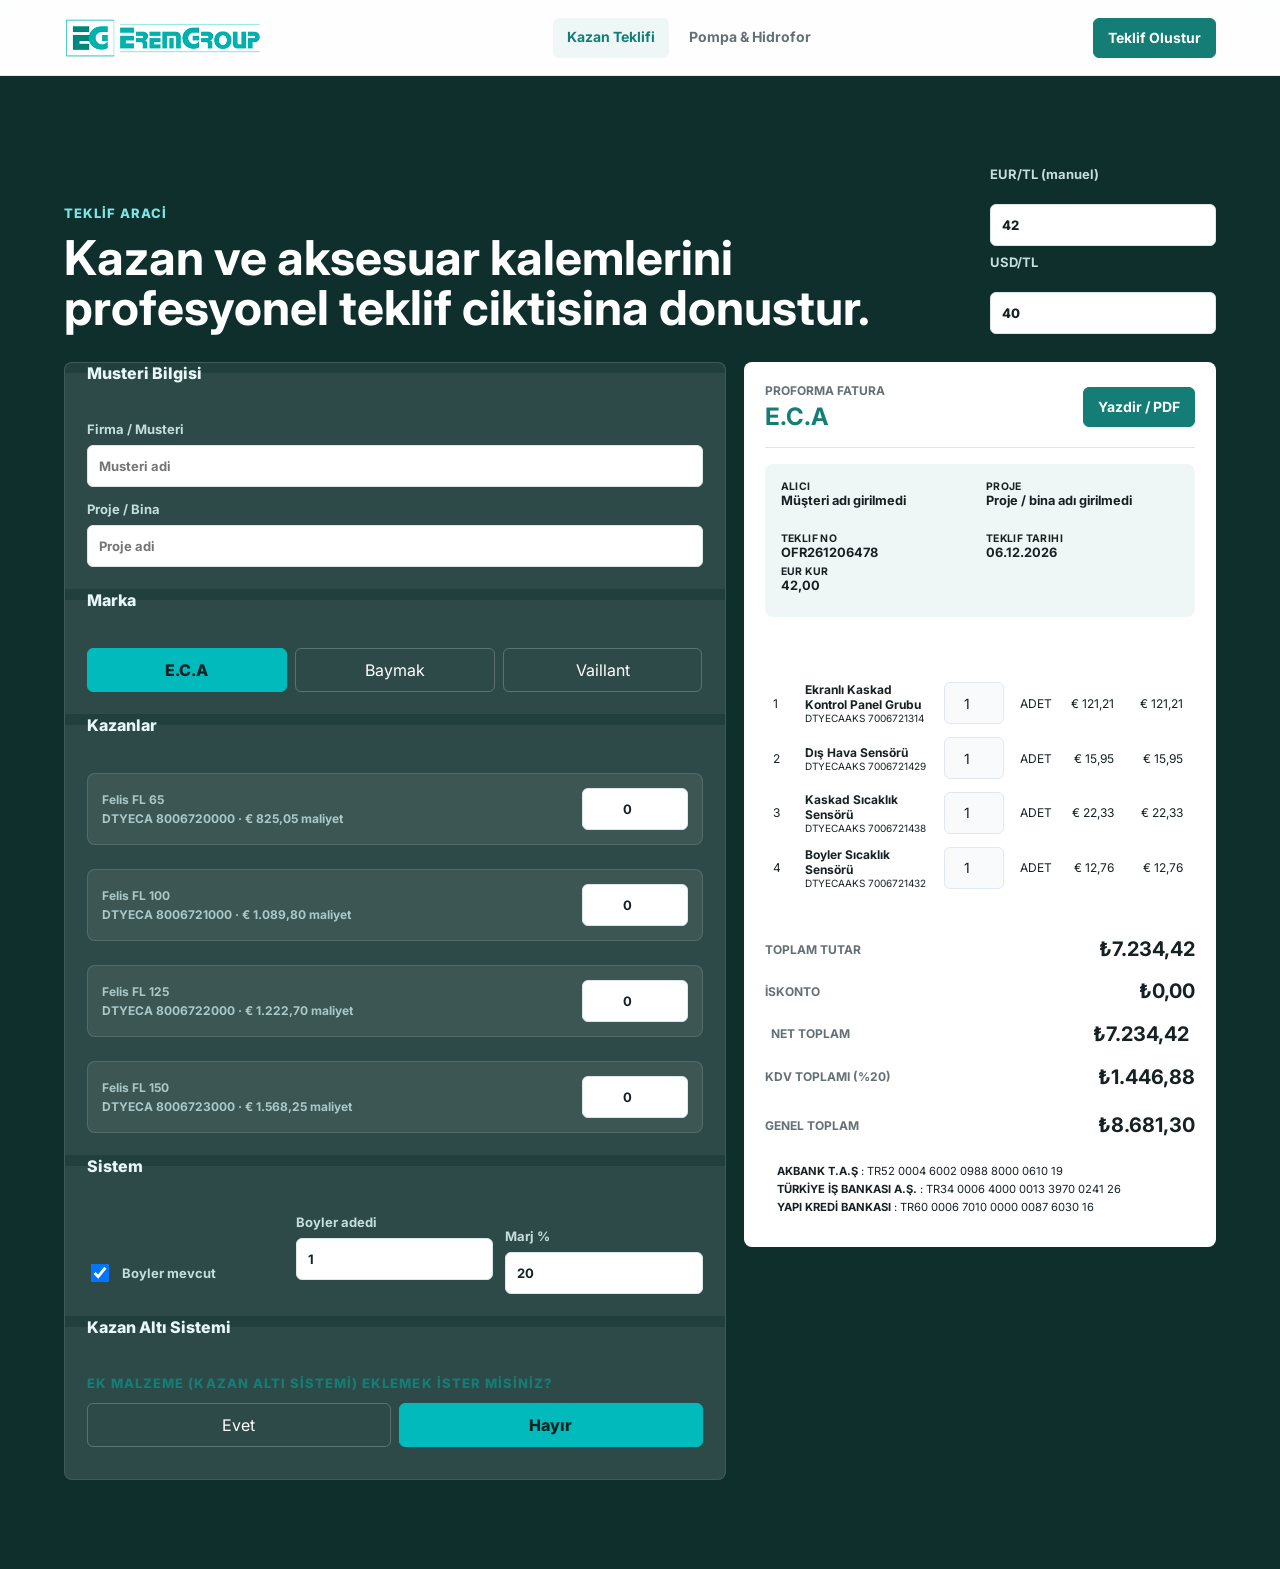
==== commit abca6def: "Pompa ve Hidrofor secimi sayfasi eklendi - pompa-hidrofor/: marka bagimsiz Q/H hesabi + urun eslesti" ====
--- a/index.html
+++ b/index.html
@@ -15,6 +15,10 @@
       <a class="brand" href="#top" aria-label="Erem Group ana sayfa">
         <img src="./logo_dark.png" alt="Erem Group" style="height:40px;display:block;" />
       </a>
+      <nav class="nav" aria-label="Ana menü">
+        <a href="#teklif" class="active">Kazan Teklifi</a>
+        <a href="/pompa-hidrofor">Pompa &amp; Hidrofor</a>
+      </nav>
       <a class="header-action" href="#teklif">Teklif Olustur</a>
     </header>
 
--- a/styles.css
+++ b/styles.css
@@ -149,6 +149,11 @@
 }
 
 .nav a:hover {
+  color: var(--deep);
+  background: var(--soft);
+}
+
+.nav a.active {
   color: var(--deep);
   background: var(--soft);
 }
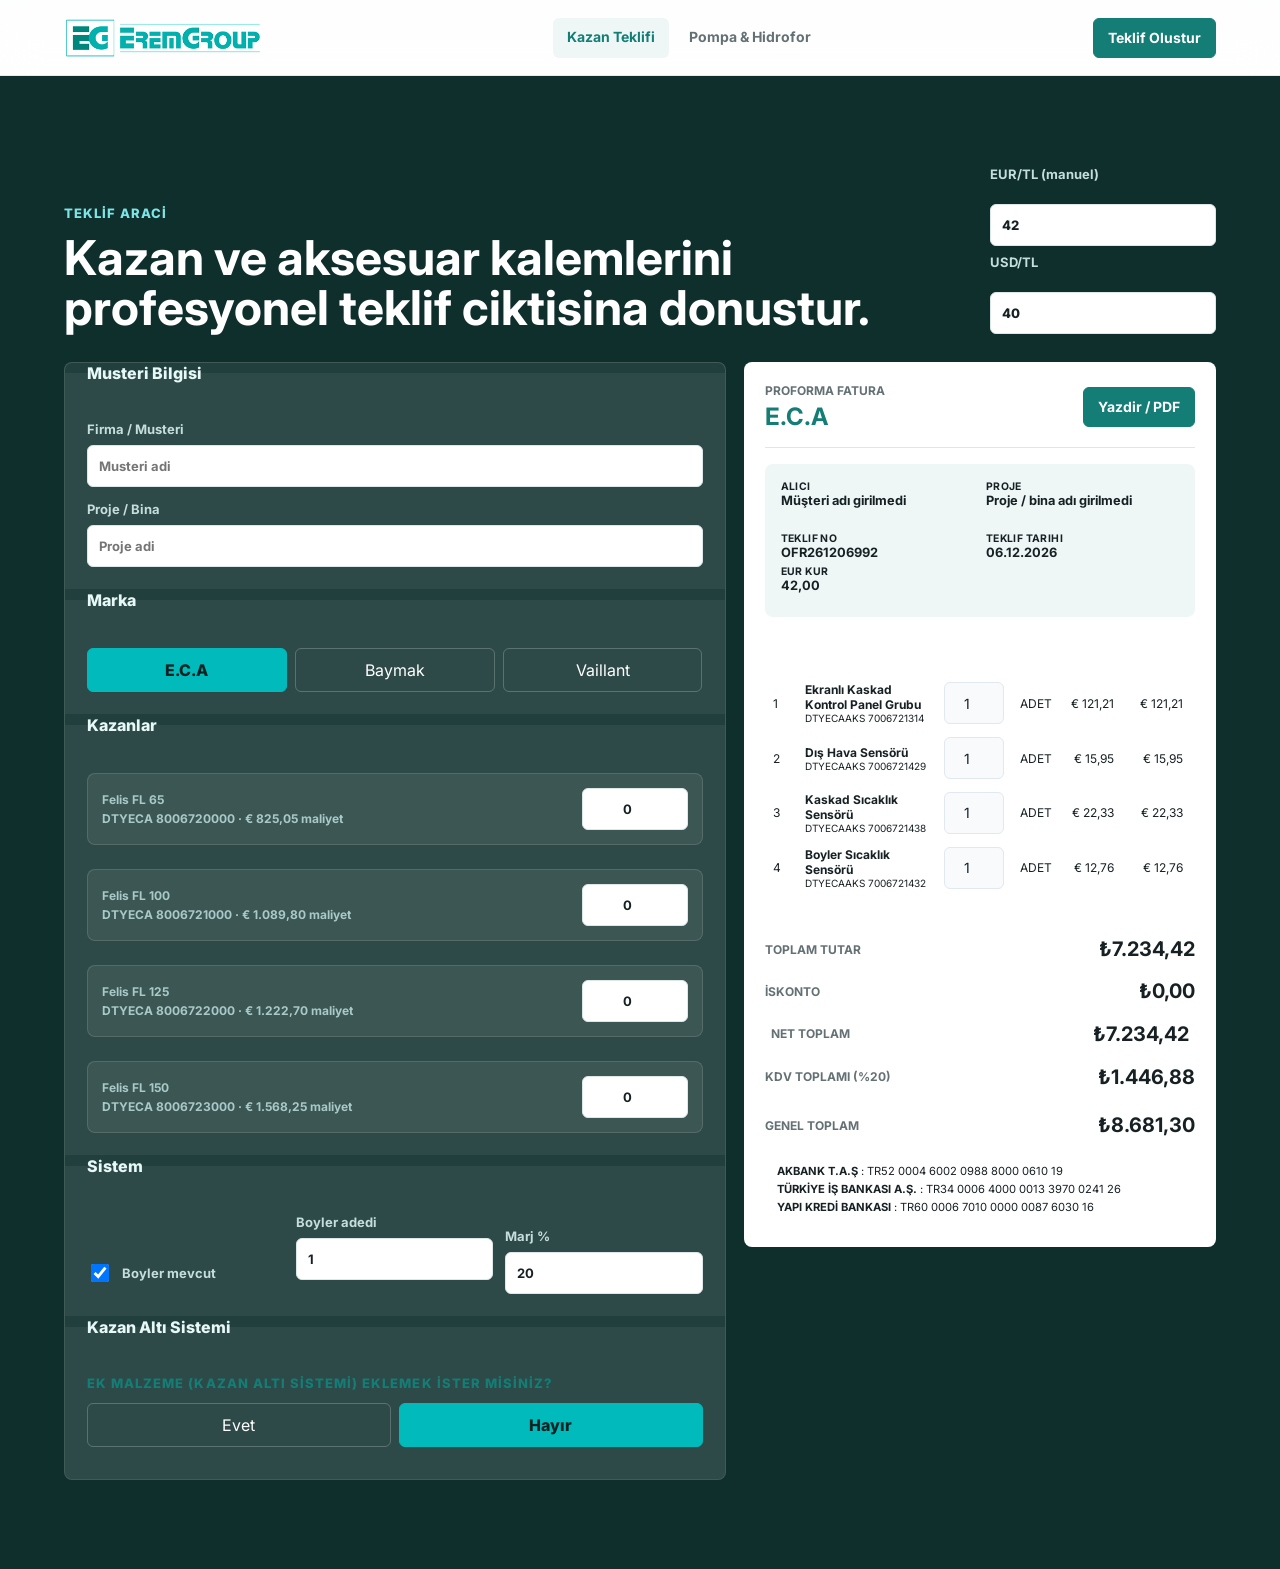
==== commit 2da43152: "fix: tarayici zorla karanlik mod nedeniyle okunmayan yazilari duzelt (color-scheme: light)" ====
--- a/index.html
+++ b/index.html
@@ -3,6 +3,7 @@
   <head>
     <meta charset="UTF-8" />
     <meta name="viewport" content="width=device-width, initial-scale=1.0" />
+    <meta name="color-scheme" content="light" />
     <meta name="description" content="Erem Group kurumsal web tasarimi ve kazan teklif araci." />
     <title>Erem Group | Kurumsal Teklif Araci</title>
     <link rel="preconnect" href="https://fonts.googleapis.com" />
--- a/styles.css
+++ b/styles.css
@@ -1,4 +1,5 @@
 :root {
+  color-scheme: light;
   --deep: #137d76;
   --aqua: #00babc;
   --ink: #172124;
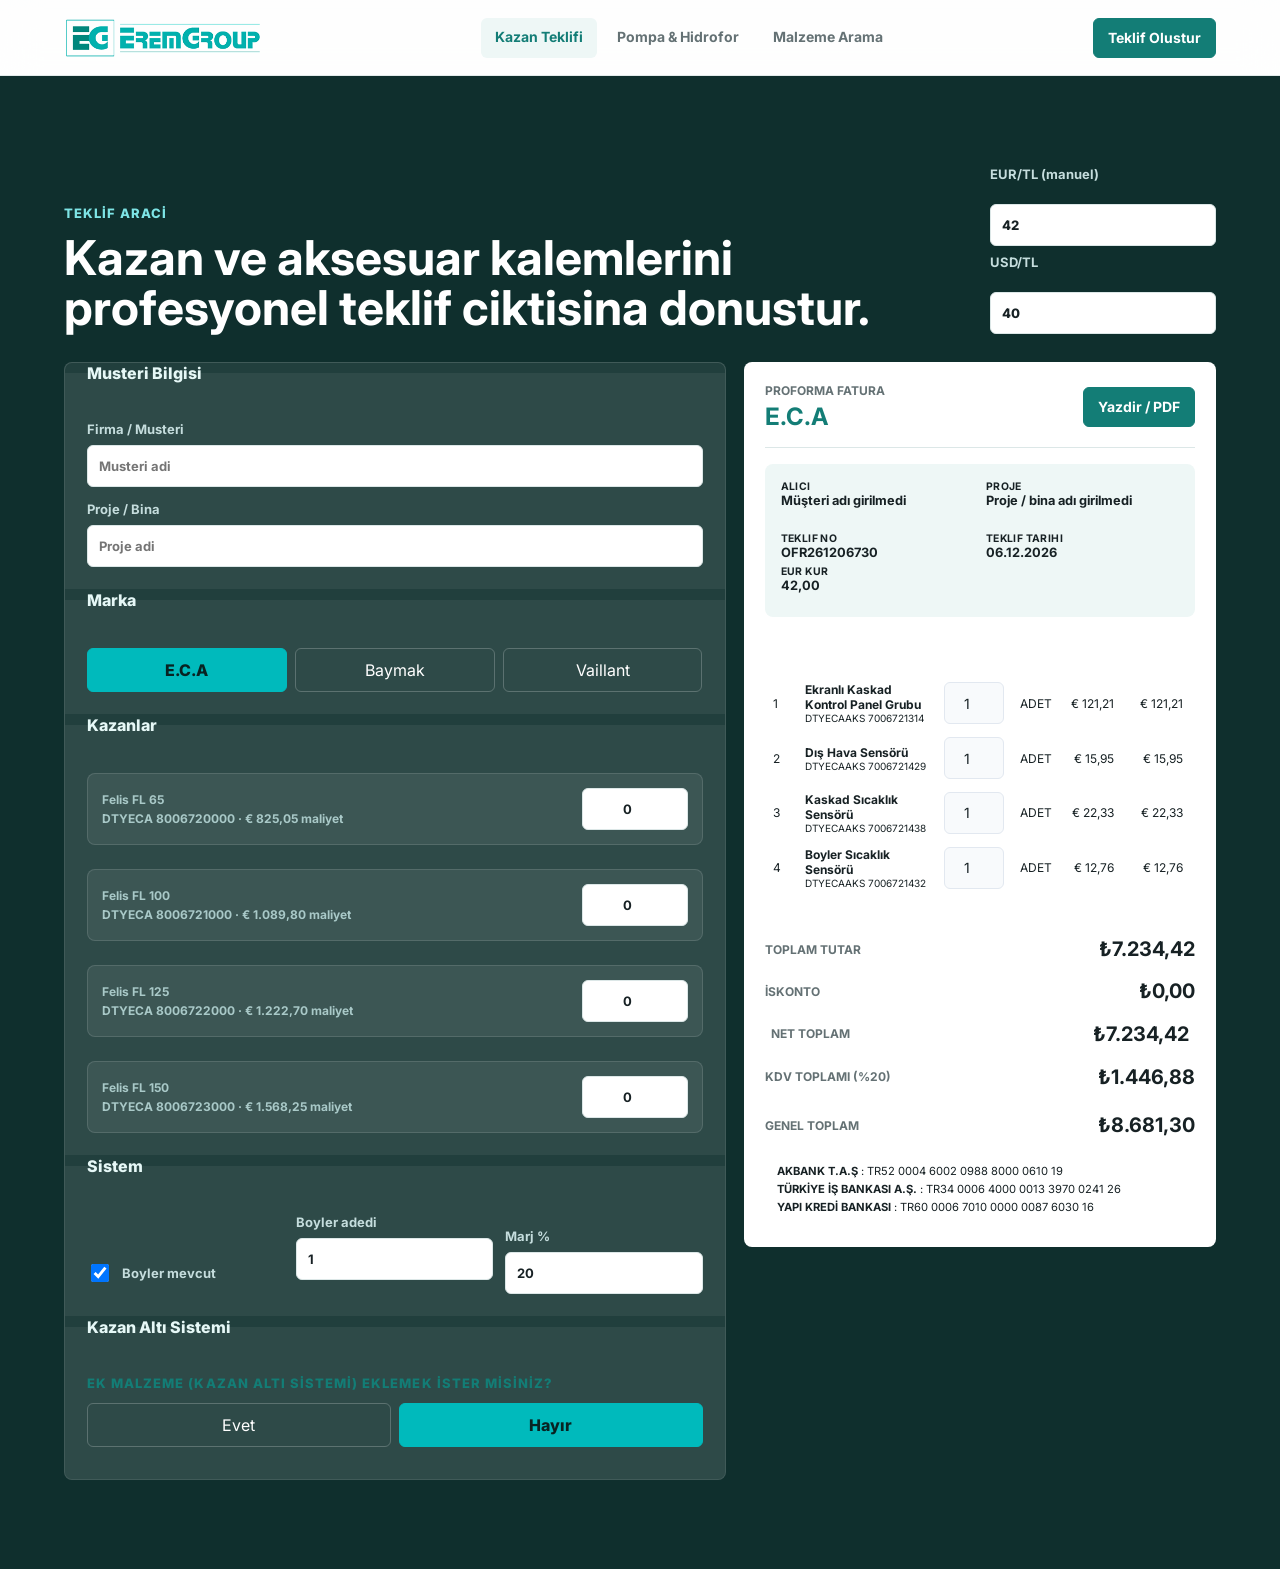
==== commit 42045d5a: "Ana sayfa menusune Malzeme Arama linki eklendi" ====
--- a/index.html
+++ b/index.html
@@ -19,6 +19,7 @@
       <nav class="nav" aria-label="Ana menü">
         <a href="#teklif" class="active">Kazan Teklifi</a>
         <a href="/pompa-hidrofor">Pompa &amp; Hidrofor</a>
+        <a href="/malzeme-arama">Malzeme Arama</a>
       </nav>
       <a class="header-action" href="#teklif">Teklif Olustur</a>
     </header>
